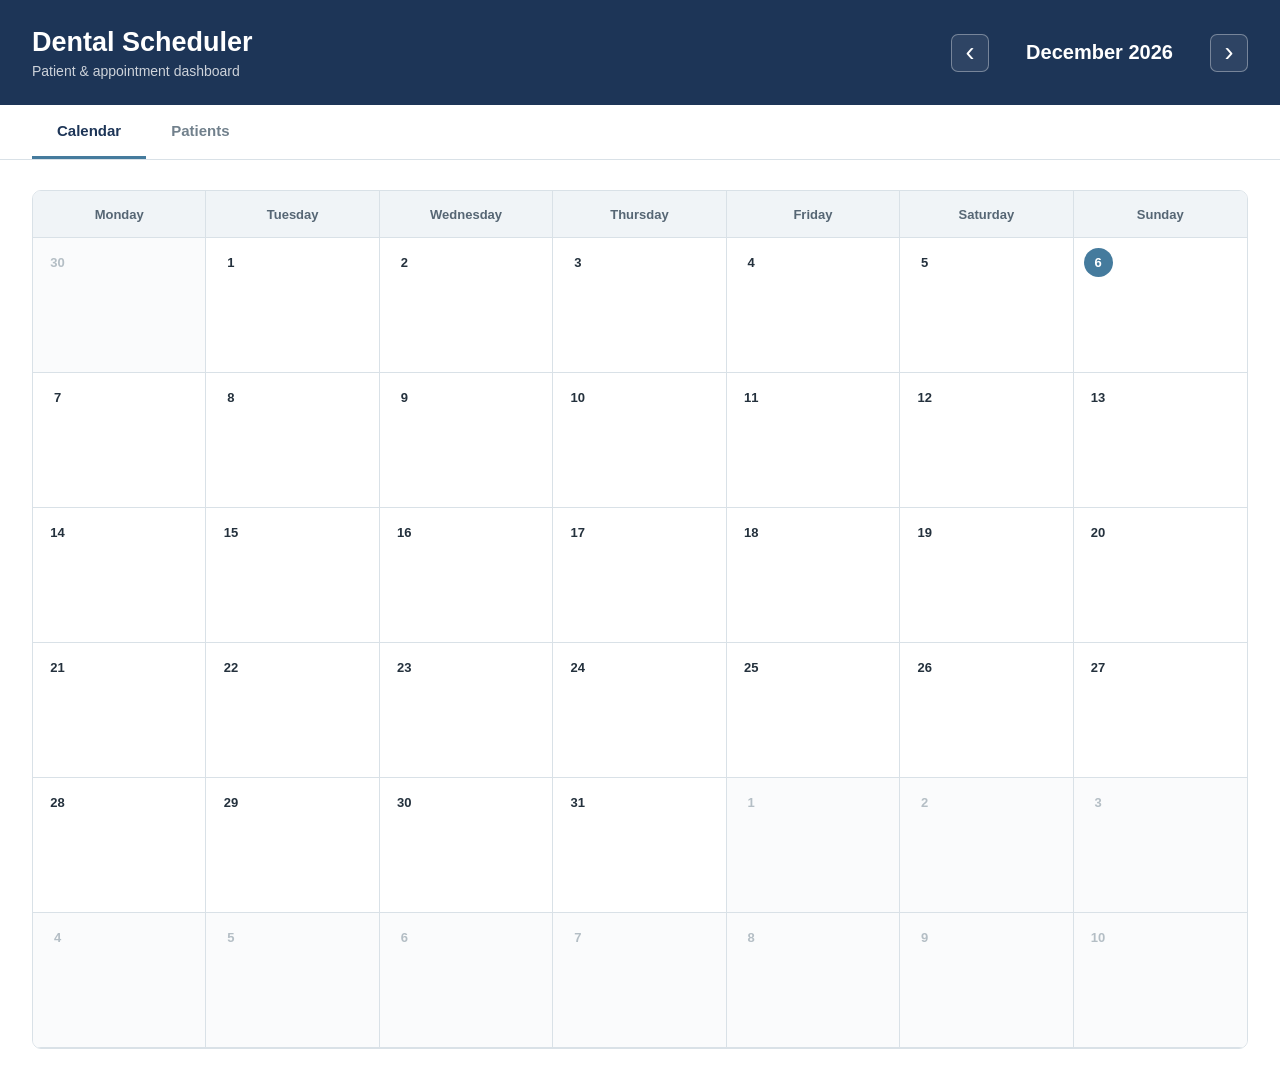
==== Client/index.html @ a7361170 "reformatted the filder structure adn got fastAPI running" ====
<!DOCTYPE html>
<html lang="en">
<head>
  <meta charset="UTF-8">
  <meta name="viewport" content="width=device-width, initial-scale=1.0">
  <title>Dental Student Scheduler</title>
  <link rel="stylesheet" href="style.css">
</head>
<body>
  <div class="app">
    <header class="topbar">
      <div>
        <h1>Dental Scheduler</h1>
        <p>Patient & appointment dashboard</p>
      </div>
      <div class="month-controls">
        <button id="prevMonth" aria-label="Previous month">‹</button>
        <h2 id="monthLabel"></h2>
        <button id="nextMonth" aria-label="Next month">›</button>
      </div>
    </header>

    <nav class="tabs">
      <button class="tab active" data-tab="calendar">Calendar</button>
      <button class="tab" data-tab="patients">Patients</button>
    </nav>

    <main>
      <section id="calendar" class="tab-content active">
        <div class="calendar">
          <div class="calendar-grid" id="calendarGrid">
            <div class="weekday">Monday</div>
            <div class="weekday">Tuesday</div>
            <div class="weekday">Wednesday</div>
            <div class="weekday">Thursday</div>
            <div class="weekday">Friday</div>
            <div class="weekday">Saturday</div>
            <div class="weekday">Sunday</div>
          </div>
        </div>
      </section>

      <section id="patients" class="tab-content">
        <div class="patients-header">
          <div>
            <h2>Patients</h2>
            <p>Your patient list will appear here.</p>
          </div>
          <input id="patientSearch" type="search" placeholder="Search patients...">
        </div>

        <div class="patient-skeleton">
          <div class="patient-row header-row">
            <span>Name</span>
            <span>Next Appointment</span>
            <span>Status</span>
          </div>
          <div class="empty-state">
            <div class="empty-icon">+</div>
            <h3>No patients yet</h3>
            <p>This is the skeleton for the patient list.</p>
          </div>
        </div>
      </section>
    </main>
  </div>

  <script src="script.js"></script>
</body>
</html>
---- Client/style.css ----
* {
  box-sizing: border-box;
}

:root {
  --navy: #1d3557;
  --blue: #457b9d;
  --light-blue: #eaf4f8;
  --border: #d9e1e7;
  --text: #24313d;
  --muted: #71808c;
  --background: #f5f7f9;
  --white: #ffffff;
}

body {
  margin: 0;
  min-height: 100vh;
  background: var(--background);
  color: var(--text);
  font-family: Arial, Helvetica, sans-serif;
}

.app {
  max-width: 1500px;
  margin: 0 auto;
  min-height: 100vh;
  background: var(--white);
  box-shadow: 0 0 30px rgba(0, 0, 0, 0.06);
}

.topbar {
  min-height: 105px;
  padding: 24px 32px;
  display: flex;
  align-items: center;
  justify-content: space-between;
  background: var(--navy);
  color: white;
}

.topbar h1 {
  margin: 0 0 5px;
  font-size: 27px;
  font-weight: 700;
}

.topbar p {
  margin: 0;
  opacity: 0.78;
  font-size: 14px;
}

.month-controls {
  display: flex;
  align-items: center;
  gap: 18px;
}

.month-controls h2 {
  min-width: 185px;
  margin: 0;
  text-align: center;
  font-size: 20px;
}

.month-controls button {
  width: 38px;
  height: 38px;
  border: 1px solid rgba(255,255,255,.35);
  border-radius: 7px;
  background: rgba(255,255,255,.08);
  color: white;
  font-size: 27px;
  line-height: 1;
  cursor: pointer;
}

.month-controls button:hover {
  background: rgba(255,255,255,.18);
}

.tabs {
  display: flex;
  gap: 0;
  padding: 0 32px;
  border-bottom: 1px solid var(--border);
  background: white;
}

.tab {
  padding: 17px 25px;
  border: 0;
  border-bottom: 3px solid transparent;
  background: transparent;
  color: var(--muted);
  font-size: 15px;
  font-weight: 600;
  cursor: pointer;
}

.tab:hover {
  color: var(--navy);
}

.tab.active {
  color: var(--navy);
  border-bottom-color: var(--blue);
}

.tab-content {
  display: none;
  padding: 30px 32px 40px;
}

.tab-content.active {
  display: block;
}

.calendar {
  border: 1px solid var(--border);
  border-radius: 9px;
  overflow: hidden;
}

.calendar-grid {
  display: grid;
  grid-template-columns: repeat(7, 1fr);
}

.weekday {
  min-height: 47px;
  display: flex;
  align-items: center;
  justify-content: center;
  background: #f0f4f7;
  border-right: 1px solid var(--border);
  border-bottom: 1px solid var(--border);
  color: #566674;
  font-size: 13px;
  font-weight: 700;
}

.weekday:nth-child(7) {
  border-right: 0;
}

.day {
  min-height: 135px;
  padding: 10px;
  border-right: 1px solid var(--border);
  border-bottom: 1px solid var(--border);
  background: white;
  cursor: pointer;
  transition: background .15s ease;
}

.day:hover {
  background: #f7fbfd;
}

.day:nth-child(7n) {
  border-right: 0;
}

.day.other-month {
  background: #fafbfc;
  color: #b4bec5;
}

.day.today .date-number {
  background: var(--blue);
  color: white;
}

.date-number {
  width: 29px;
  height: 29px;
  display: flex;
  align-items: center;
  justify-content: center;
  border-radius: 50%;
  font-size: 13px;
  font-weight: 700;
}

.day-note {
  margin-top: 13px;
  color: #a2adb5;
  font-size: 11px;
}

.patients-header {
  display: flex;
  align-items: flex-end;
  justify-content: space-between;
  margin-bottom: 22px;
}

.patients-header h2 {
  margin: 0 0 5px;
  color: var(--navy);
}

.patients-header p {
  margin: 0;
  color: var(--muted);
  font-size: 14px;
}

#patientSearch {
  width: 300px;
  padding: 12px 14px;
  border: 1px solid var(--border);
  border-radius: 7px;
  outline: none;
  font-size: 14px;
}

#patientSearch:focus {
  border-color: var(--blue);
  box-shadow: 0 0 0 3px rgba(69,123,157,.12);
}

.patient-skeleton {
  min-height: 420px;
  border: 1px solid var(--border);
  border-radius: 9px;
  overflow: hidden;
}

.patient-row {
  display: grid;
  grid-template-columns: 2fr 1.5fr 1fr;
  gap: 20px;
  padding: 16px 20px;
}

.header-row {
  background: #f0f4f7;
  color: #566674;
  font-size: 12px;
  font-weight: 700;
  text-transform: uppercase;
  letter-spacing: .04em;
  border-bottom: 1px solid var(--border);
}

.empty-state {
  min-height: 350px;
  display: flex;
  flex-direction: column;
  align-items: center;
  justify-content: center;
  color: var(--muted);
  text-align: center;
}

.empty-icon {
  width: 46px;
  height: 46px;
  display: flex;
  align-items: center;
  justify-content: center;
  margin-bottom: 13px;
  border: 1px dashed #aebac3;
  border-radius: 50%;
  color: #8b99a4;
  font-size: 25px;
}

.empty-state h3 {
  margin: 0 0 6px;
  color: #53616c;
}

.empty-state p {
  margin: 0;
  font-size: 13px;
}

@media (max-width: 800px) {
  .topbar {
    align-items: flex-start;
    flex-direction: column;
    gap: 20px;
  }

  .month-controls {
    width: 100%;
    justify-content: space-between;
  }

  .tab-content {
    padding: 20px 15px;
  }

  .tabs {
    padding: 0 15px;
  }

  .weekday {
    font-size: 10px;
  }

  .day {
    min-height: 90px;
  }

  .patients-header {
    align-items: stretch;
    flex-direction: column;
    gap: 18px;
  }

  #patientSearch {
    width: 100%;
  }
}
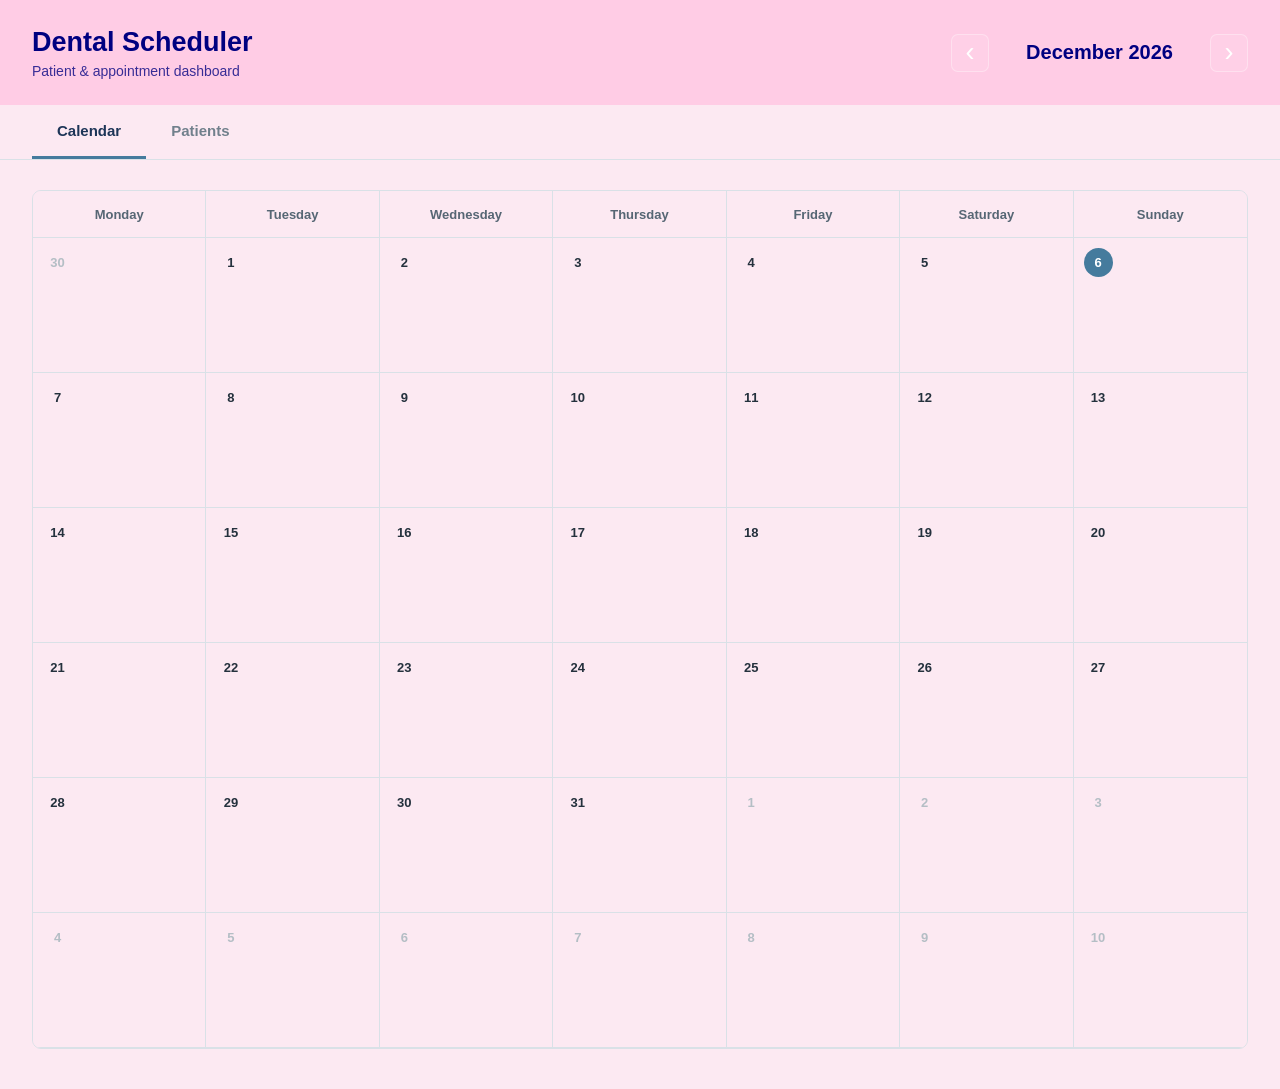
==== commit 86c3a0b9: "front end for the adding patient feature" ====
--- a/Client/index.html
+++ b/Client/index.html
@@ -56,7 +56,7 @@
             <span>Status</span>
           </div>
           <div class="empty-state">
-            <div class="empty-icon">+</div>
+            <button id="addPatientButton" class="empty-icon" onclick="window.location.href='new_patient.html'">+</button>
             <h3>No patients yet</h3>
             <p>This is the skeleton for the patient list.</p>
           </div>
--- a/Client/style.css
+++ b/Client/style.css
@@ -11,6 +11,8 @@
   --muted: #71808c;
   --background: #f5f7f9;
   --white: #ffffff;
+  --pink: #ffcce5;
+  --light-pink: #fce9f2;
 }
 
 body {
@@ -25,7 +27,7 @@
   max-width: 1500px;
   margin: 0 auto;
   min-height: 100vh;
-  background: var(--white);
+  background: var(--light-pink);
   box-shadow: 0 0 30px rgba(0, 0, 0, 0.06);
 }
 
@@ -35,8 +37,8 @@
   display: flex;
   align-items: center;
   justify-content: space-between;
-  background: var(--navy);
-  color: white;
+  background: var(--pink);
+  color: navy;
 }
 
 .topbar h1 {
@@ -85,7 +87,7 @@
   gap: 0;
   padding: 0 32px;
   border-bottom: 1px solid var(--border);
-  background: white;
+  background: var(--light-pink);
 }
 
 .tab {
@@ -133,7 +135,7 @@
   display: flex;
   align-items: center;
   justify-content: center;
-  background: #f0f4f7;
+  background: var(--light-pink);
   border-right: 1px solid var(--border);
   border-bottom: 1px solid var(--border);
   color: #566674;
@@ -150,7 +152,7 @@
   padding: 10px;
   border-right: 1px solid var(--border);
   border-bottom: 1px solid var(--border);
-  background: white;
+  background: var(--light-pink);
   cursor: pointer;
   transition: background .15s ease;
 }
@@ -164,7 +166,7 @@
 }
 
 .day.other-month {
-  background: #fafbfc;
+  background: var(--light-pink);
   color: #b4bec5;
 }
 
@@ -237,7 +239,7 @@
 }
 
 .header-row {
-  background: #f0f4f7;
+  background: var(--light-pink);
   color: #566674;
   font-size: 12px;
   font-weight: 700;
@@ -265,8 +267,16 @@
   margin-bottom: 13px;
   border: 1px dashed #aebac3;
   border-radius: 50%;
+  background: white;
   color: #8b99a4;
   font-size: 25px;
+  cursor: pointer;
+  padding: 0;
+
+}
+.empty-icon:hover {
+    background: #e5e5e5;
+    cursor: pointer;
 }
 
 .empty-state h3 {
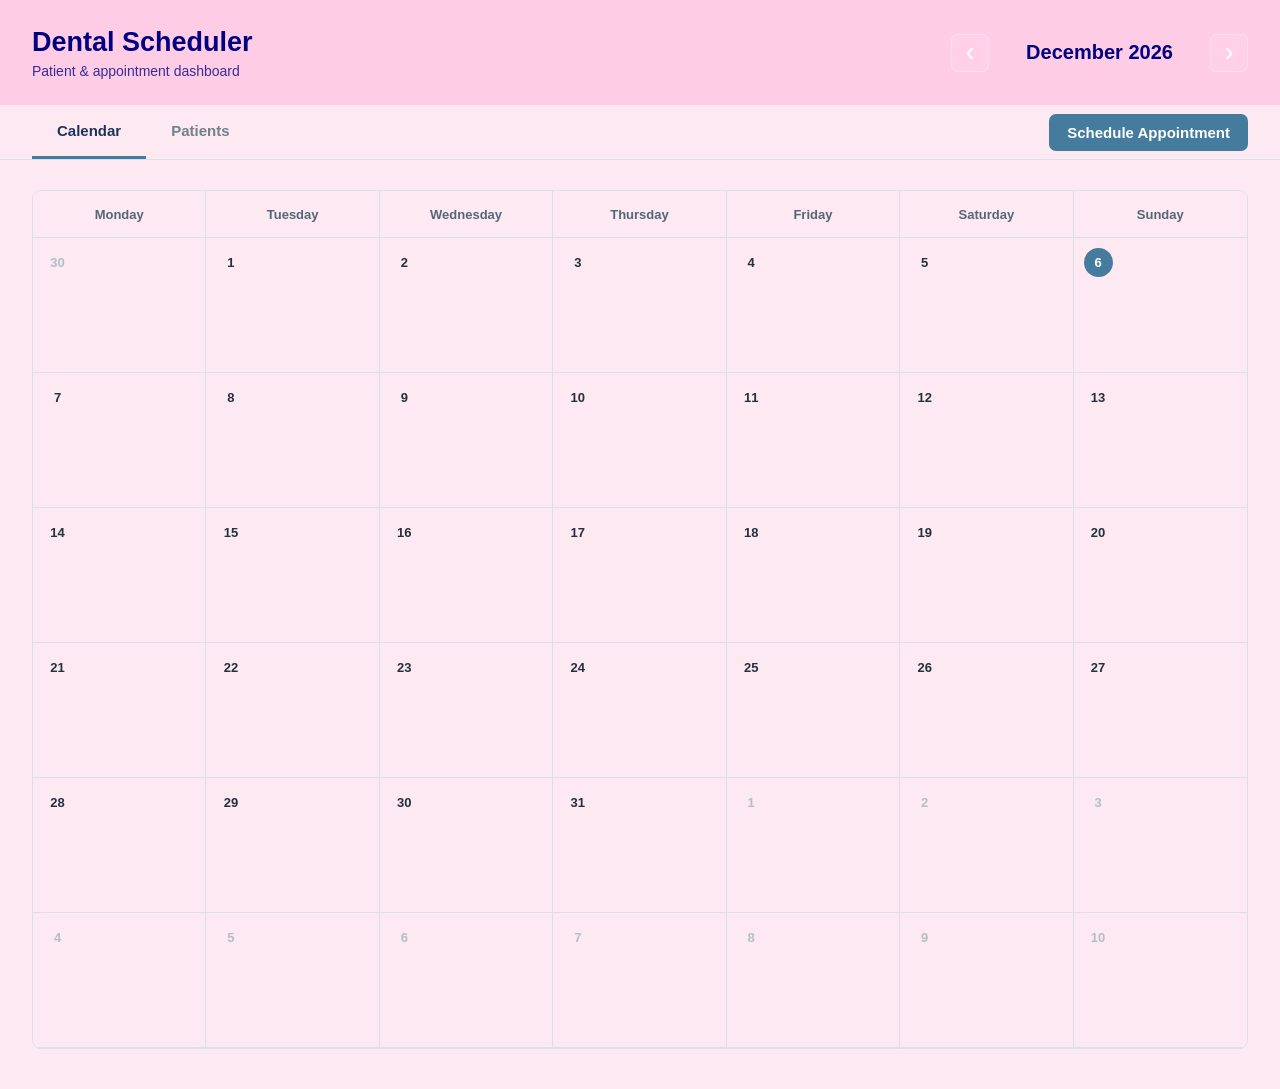
==== commit b77c0928: "added a new page for every individual day and added the creation of all appointments" ====
--- a/Client/index.html
+++ b/Client/index.html
@@ -23,10 +23,22 @@
     <nav class="tabs">
       <button class="tab active" data-tab="calendar">Calendar</button>
       <button class="tab" data-tab="patients">Patients</button>
+      
+      <div class="calendar-actions">
+      <button
+        class="schedule-appointment-button"
+        type="button"
+        onclick="window.location.href='new_appointment.html'"
+      >
+        Schedule Appointment
+      </button>
+    </div>
     </nav>
-
+    
     <main>
       <section id="calendar" class="tab-content active">
+        
+
         <div class="calendar">
           <div class="calendar-grid" id="calendarGrid">
             <div class="weekday">Monday</div>
@@ -40,28 +52,54 @@
         </div>
       </section>
 
+      
       <section id="patients" class="tab-content">
+        
+
         <div class="patients-header">
           <div>
             <h2>Patients</h2>
             <p>Your patient list will appear here.</p>
           </div>
-          <input id="patientSearch" type="search" placeholder="Search patients...">
+
+          <input
+            id="patientSearch"
+            type="search"
+            placeholder="Search patients..."
+          >
+
+        </div>
+        <div class="patient-row-title header-row">
+            <span>Name</span>
+            <span>Next Appointment</span>
+            <span>preffered contact</span>
+        </div>
+        <div class="patient-list">
+         
+          <!-- Patient cards will be added here automatically -->
+          <div id="patients-container">
+
+          </div>
+
         </div>
 
-        <div class="patient-skeleton">
-          <div class="patient-row header-row">
-            <span>Name</span>
-            <span>Next Appointment</span>
-            <span>Status</span>
-          </div>
-          <div class="empty-state">
-            <button id="addPatientButton" class="empty-icon" onclick="window.location.href='new_patient.html'">+</button>
-            <h3>No patients yet</h3>
-            <p>This is the skeleton for the patient list.</p>
-          </div>
+        <!-- Add Patient Button -->
+        <button
+          id="addPatientButton"
+          class="empty-icon"
+          onclick="window.location.href='new_patient.html'"
+        >
+          +
+        </button>
+
+        <div id="emptyPatientState" class="empty-state hidden">
+          <h3>No patients yet</h3>
+          <p>Your patients will appear here.</p>
         </div>
+
       </section>
+      
+
     </main>
   </div>
 
--- a/Client/style.css
+++ b/Client/style.css
@@ -82,6 +82,7 @@
   background: rgba(255,255,255,.18);
 }
 
+
 .tabs {
   display: flex;
   gap: 0;
@@ -119,6 +120,28 @@
   display: block;
 }
 
+.calendar-actions {
+  display: flex;
+  align-items: center;
+  justify-content: flex-end;
+  margin-left: auto;
+}
+
+.schedule-appointment-button {
+  padding: 10px 18px;
+  border: 0;
+  border-radius: 7px;
+  background: var(--blue);
+  color: white;
+  font-size: 15px;
+  font-weight: 700;
+  cursor: pointer;
+}
+
+.schedule-appointment-button:hover {
+  background: var(--navy);
+}
+
 .calendar {
   border: 1px solid var(--border);
   border-radius: 9px;
@@ -148,11 +171,20 @@
 }
 
 .day {
+  display: flex;
+  flex-direction: column;
+  align-items: flex-start;
+  justify-content: flex-start;
   min-height: 135px;
   padding: 10px;
   border-right: 1px solid var(--border);
   border-bottom: 1px solid var(--border);
-  background: var(--light-pink);
+  border-top: 0;
+  border-left: 0;
+  background: var(--light-pink);
+  color: inherit;
+  font: inherit;
+  text-align: left;
   cursor: pointer;
   transition: background .15s ease;
 }
@@ -230,12 +262,40 @@
   border-radius: 9px;
   overflow: hidden;
 }
-
+.patient-row-title{
+  display: grid;
+    grid-template-columns: 2fr 1.5fr 1fr;
+    gap: 20px;
+    width: 100%;
+    padding: 16px 20px;
+
+    border: 1px solid #d6dce1;
+    border-radius: 10px;
+    margin-bottom: 12px;
+    background: white;
+    color: inherit;
+    font: inherit;
+    text-align: left;
+}
 .patient-row {
-  display: grid;
-  grid-template-columns: 2fr 1.5fr 1fr;
-  gap: 20px;
-  padding: 16px 20px;
+    display: grid;
+    grid-template-columns: 2fr 1.5fr 1fr;
+    gap: 20px;
+    width: 100%;
+    padding: 16px 20px;
+
+    border: 1px solid #d6dce1;
+    border-radius: 10px;
+    margin-bottom: 12px;
+    background: white;
+    color: inherit;
+    font: inherit;
+    text-align: left;
+    cursor: pointer;
+}
+
+.patient-row:hover {
+  background: #e5e5e5;
 }
 
 .header-row {
@@ -289,6 +349,10 @@
   font-size: 13px;
 }
 
+.empty-state.hidden {
+  display: none;
+}
+
 @media (max-width: 800px) {
   .topbar {
     align-items: flex-start;
@@ -309,6 +373,16 @@
     padding: 0 15px;
   }
 
+  .tab {
+    padding-right: 12px;
+    padding-left: 12px;
+  }
+
+  .schedule-appointment-button {
+    padding: 8px 10px;
+    font-size: 12px;
+  }
+
   .weekday {
     font-size: 10px;
   }
@@ -326,4 +400,12 @@
   #patientSearch {
     width: 100%;
   }
-}
+  .patient-card {
+    border: 1px solid #d6dce1;
+    border-radius: 10px;
+    padding: 16px 20px;
+    margin-bottom: 12px;
+    background: white;
+  }
+
+}
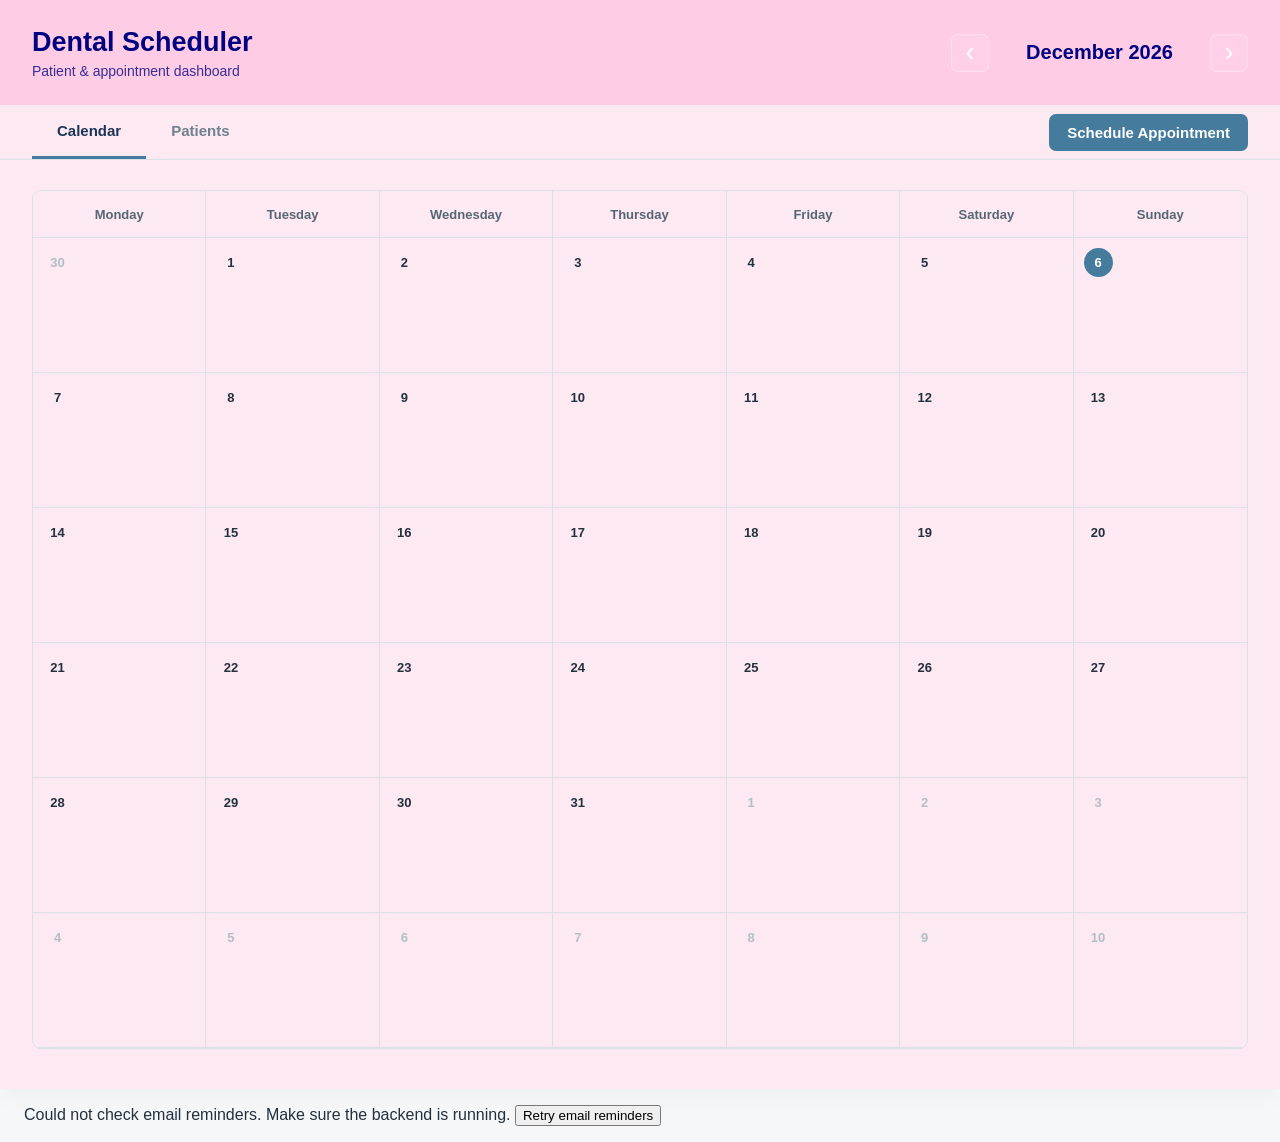
==== commit a06d52d6: "added reminders in google scripts" ====
--- a/Client/index.html
+++ b/Client/index.html
@@ -28,7 +28,7 @@
       <button
         class="schedule-appointment-button"
         type="button"
-        onclick="window.location.href='new_appointment.html'"
+        onclick="window.location.href='new_appointment.html?return_to=' + encodeURIComponent(window.location.pathname + window.location.search)"
       >
         Schedule Appointment
       </button>
@@ -103,6 +103,10 @@
     </main>
   </div>
 
+  <div role="status" aria-live="polite" style="margin: 16px 24px;">
+    <span id="reminderStatus">Checking email reminders...</span>
+    <button id="retryReminders" type="button" hidden>Retry email reminders</button>
+  </div>
   <script src="script.js"></script>
 </body>
 </html>
--- a/Client/style.css
+++ b/Client/style.css
@@ -224,6 +224,14 @@
   font-size: 11px;
 }
 
+.day-note.has-appointments {
+  padding: 5px 7px;
+  border-radius: 5px;
+  background: var(--pink);
+  color: var(--navy);
+  font-weight: 700;
+}
+
 .patients-header {
   display: flex;
   align-items: flex-end;
@@ -278,6 +286,8 @@
     text-align: left;
 }
 .patient-row {
+    appearance: none;
+    -webkit-appearance: none;
     display: grid;
     grid-template-columns: 2fr 1.5fr 1fr;
     gap: 20px;
@@ -298,6 +308,17 @@
   background: #e5e5e5;
 }
 
+.patient-row > span {
+  align-self: center;
+}
+
+.patient-row > span:nth-child(2),
+.patient-row > span:nth-child(3),
+.patient-row-title > span:nth-child(2),
+.patient-row-title > span:nth-child(3) {
+  text-align: center;
+}
+
 .header-row {
   background: var(--light-pink);
   color: #566674;
@@ -319,17 +340,19 @@
 }
 
 .empty-icon {
+  appearance: none;
+  -webkit-appearance: none;
   width: 46px;
   height: 46px;
-  display: flex;
-  align-items: center;
-  justify-content: center;
+  display: grid;
+  place-items: center;
   margin-bottom: 13px;
   border: 1px dashed #aebac3;
   border-radius: 50%;
   background: white;
   color: #8b99a4;
   font-size: 25px;
+  line-height: 1;
   cursor: pointer;
   padding: 0;
 
